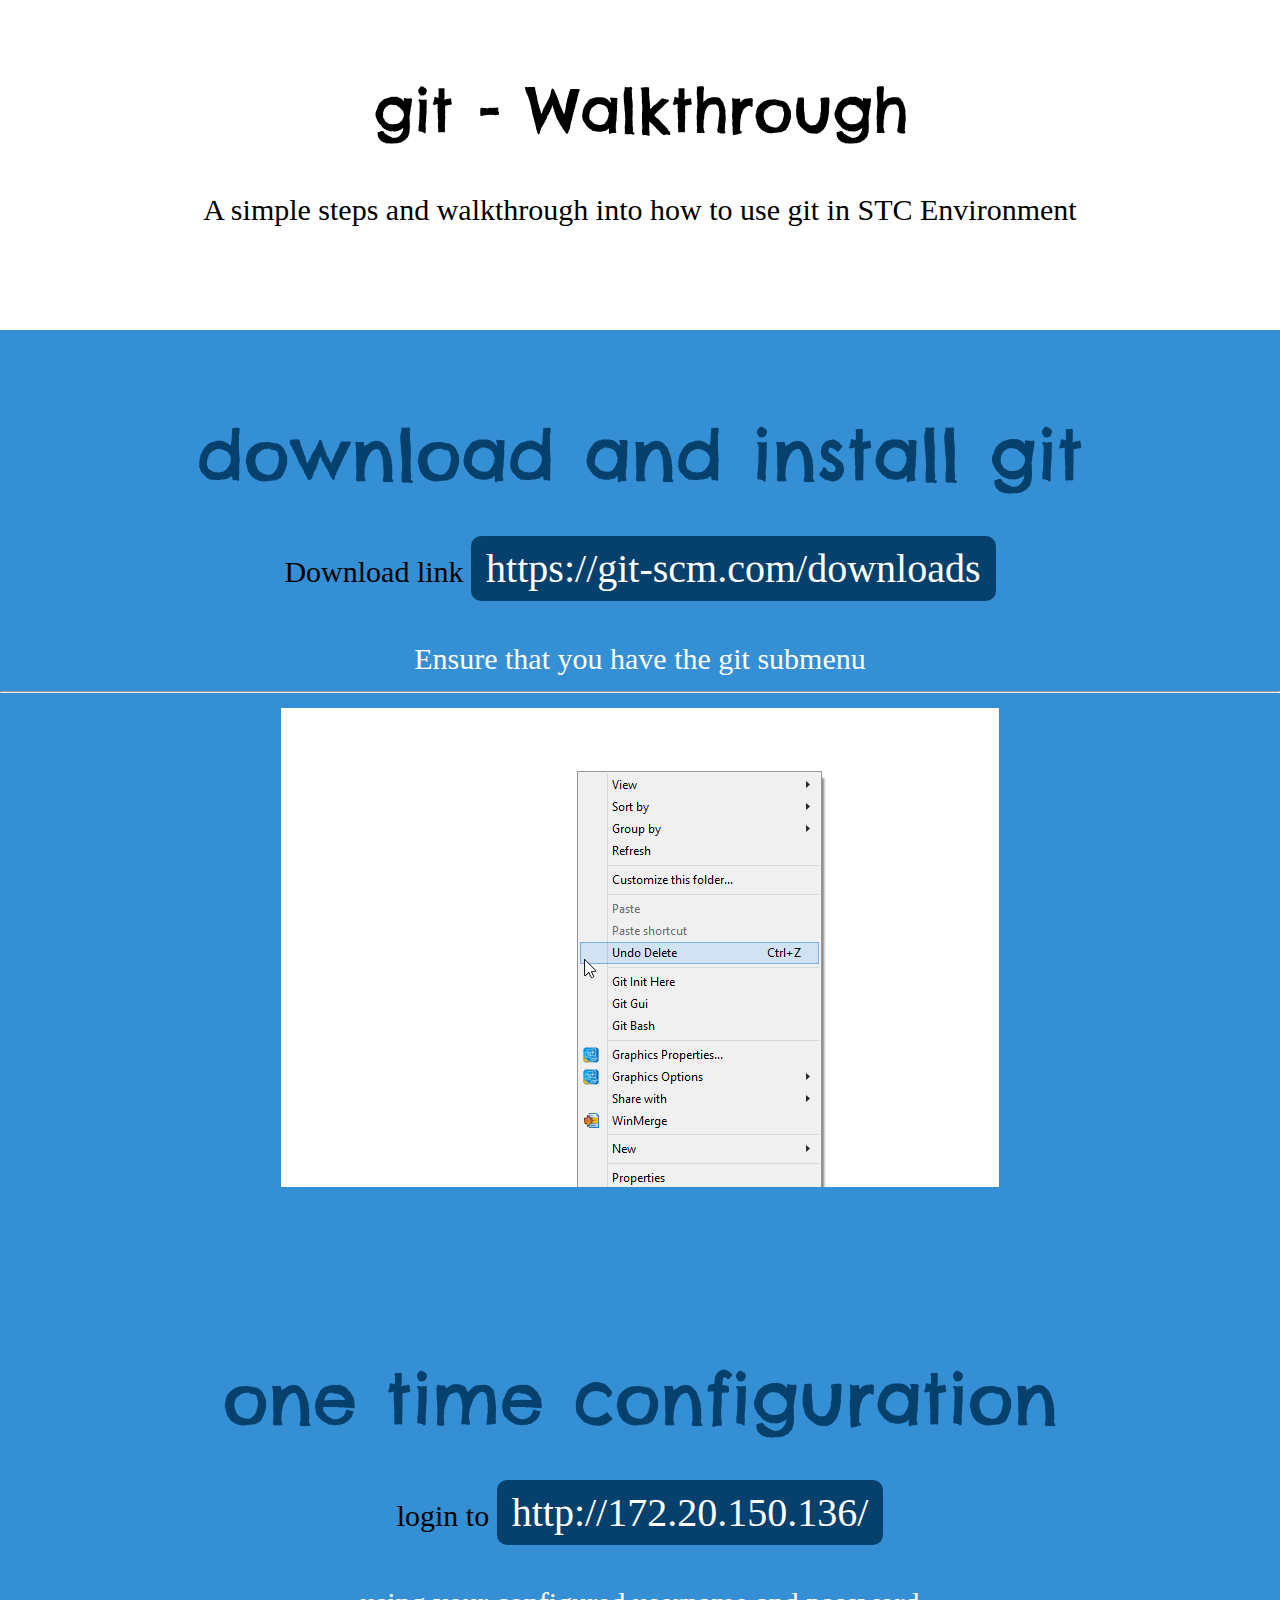
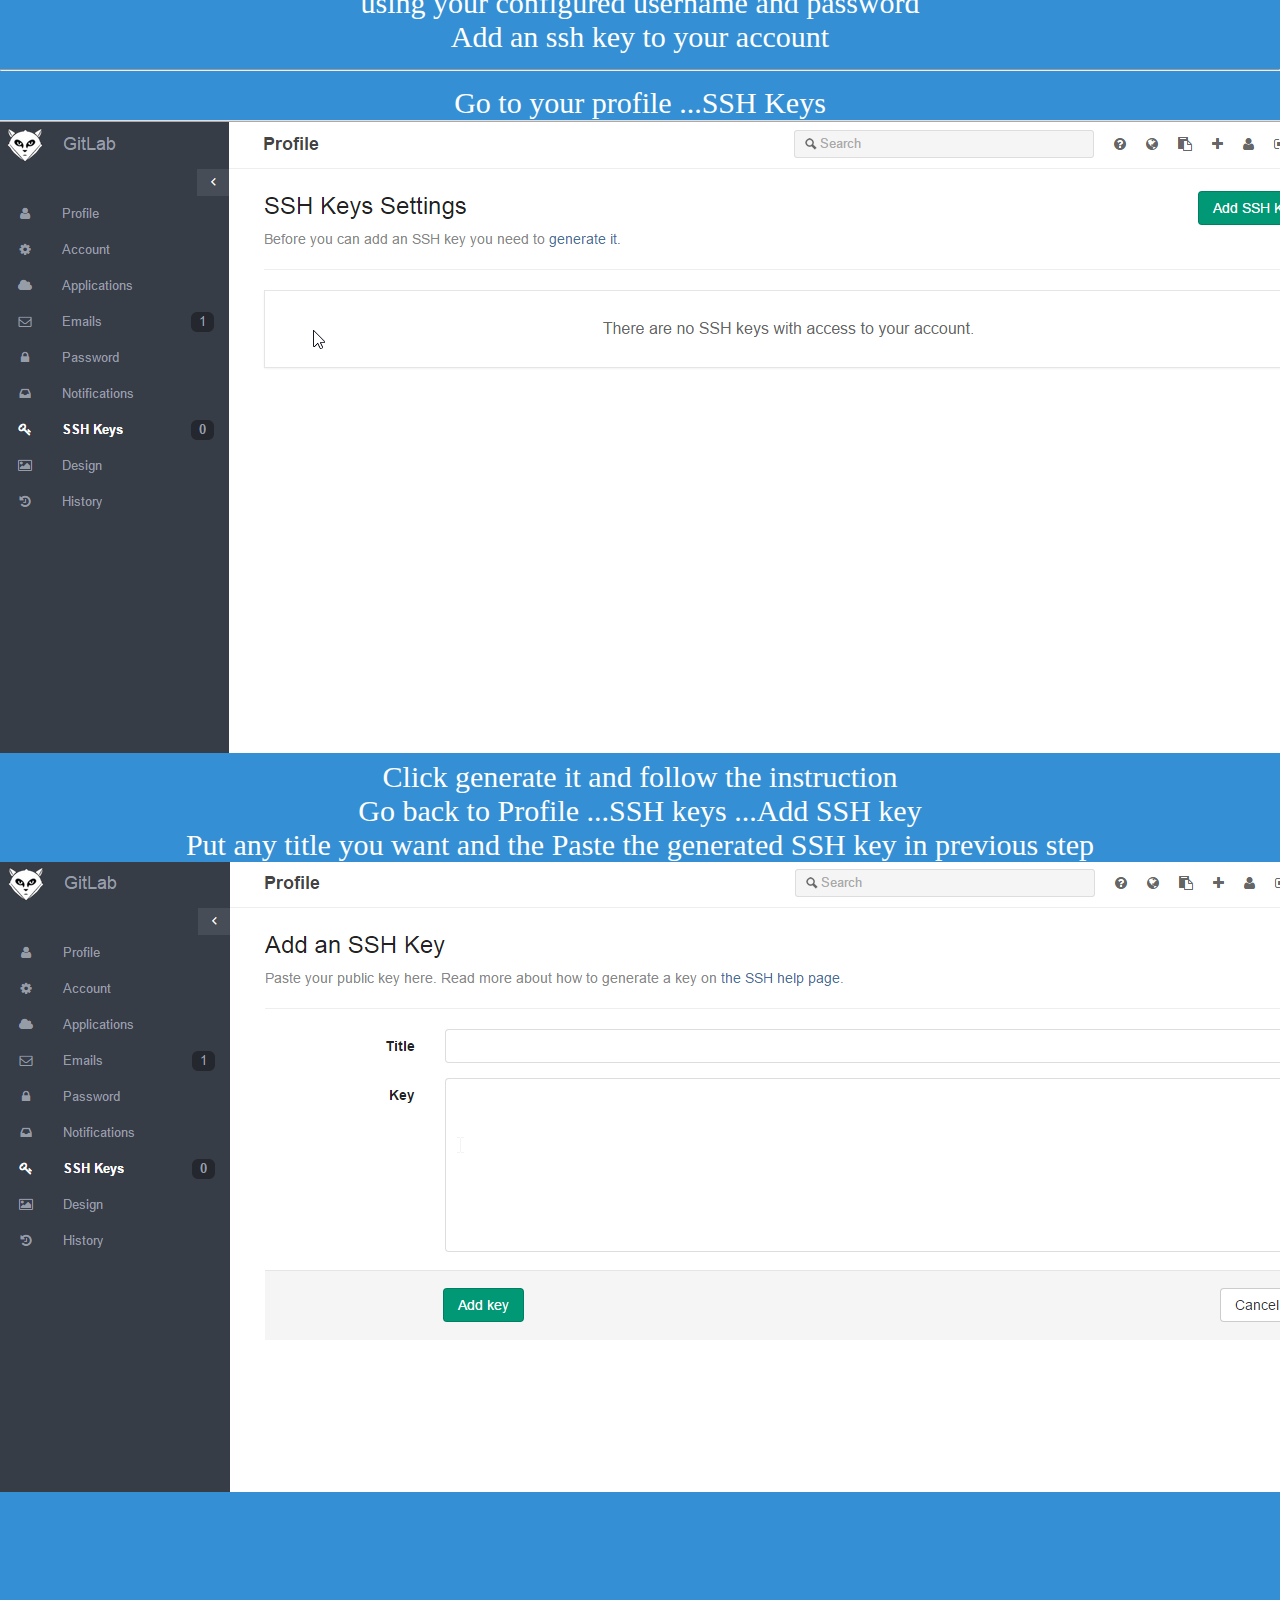
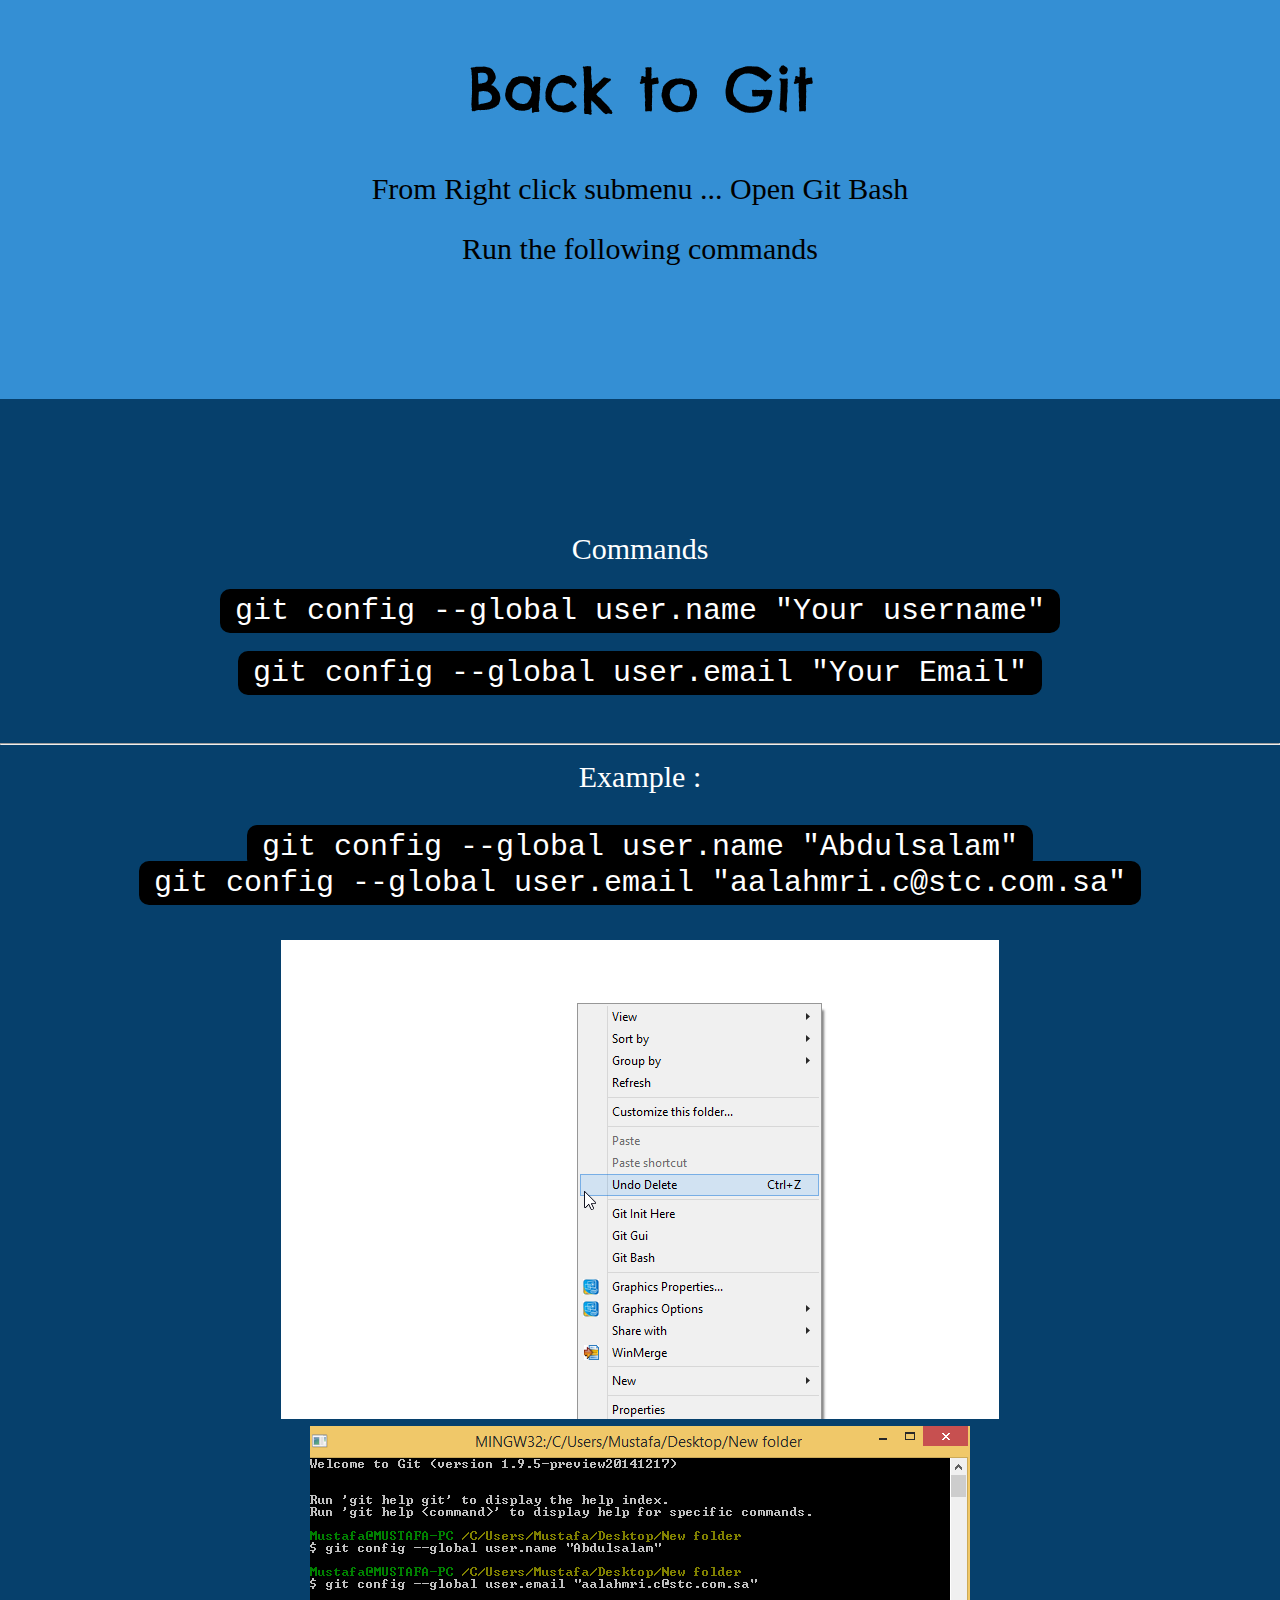
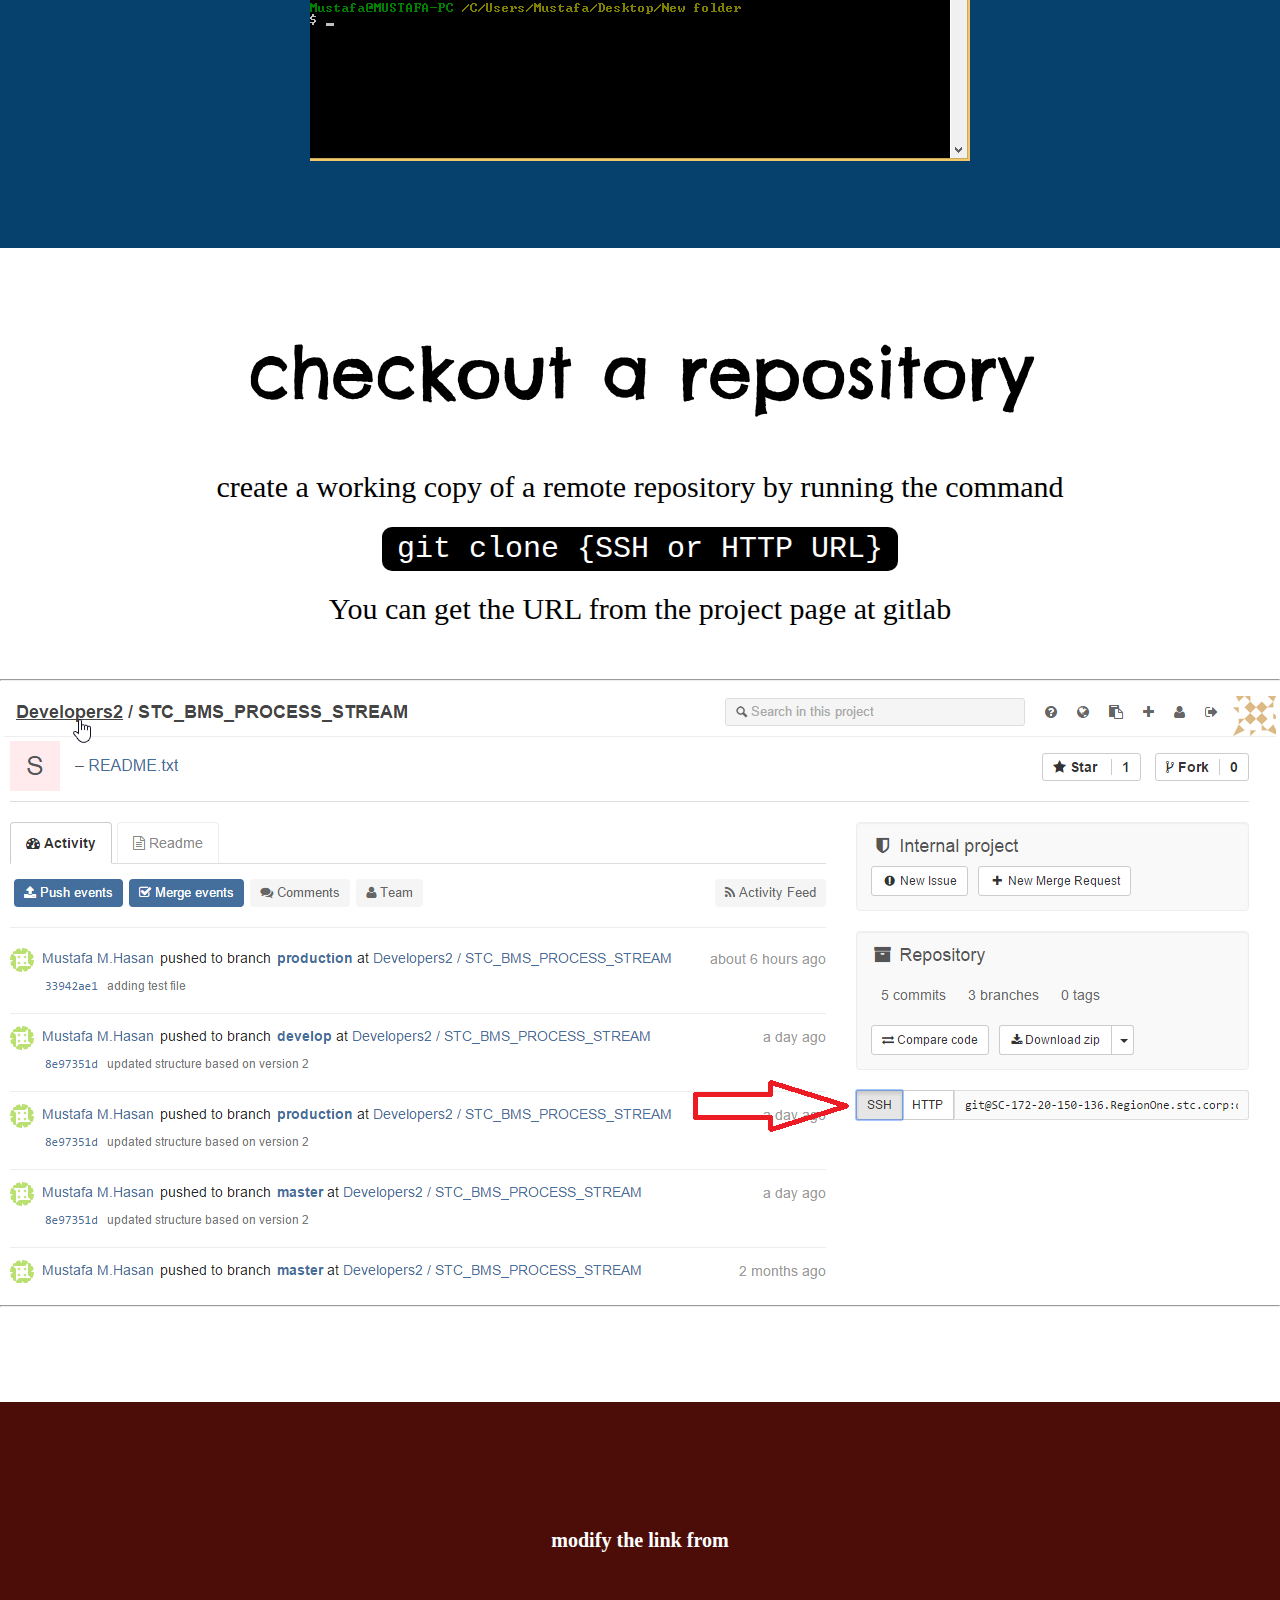
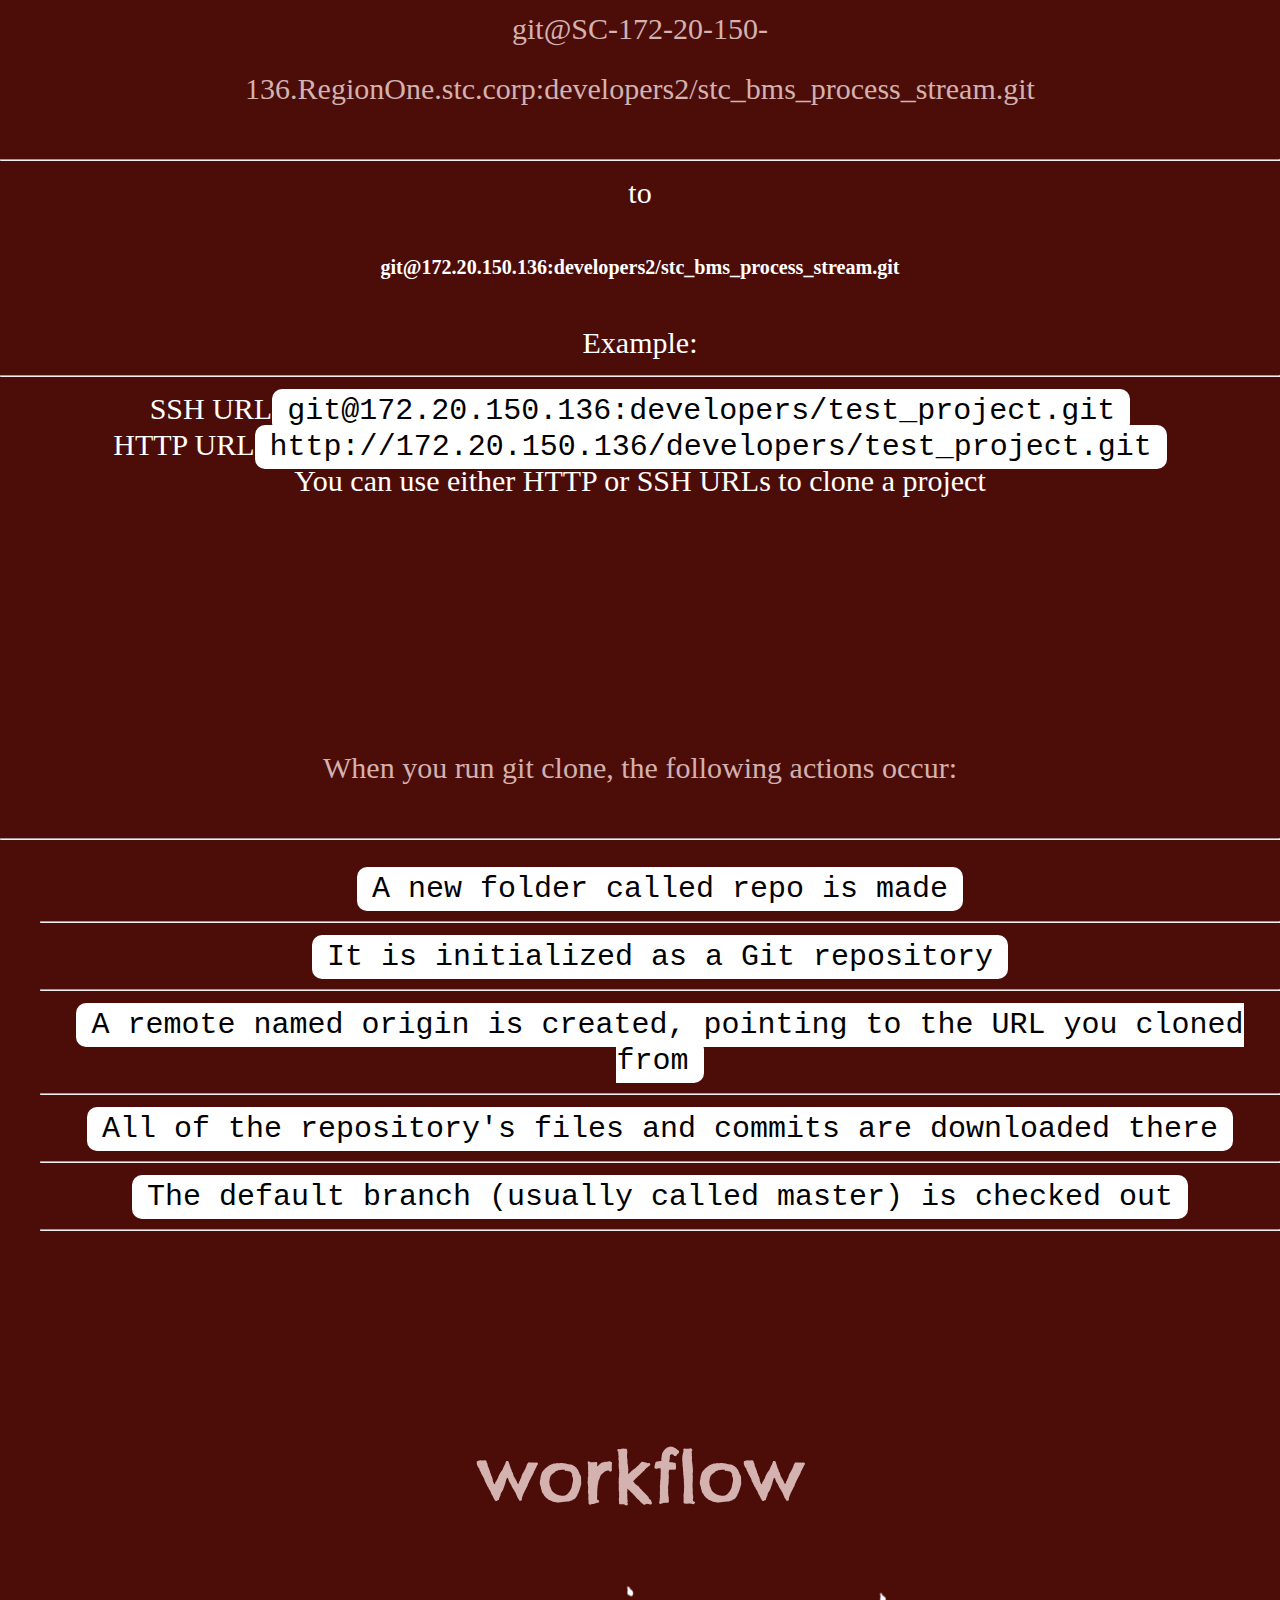
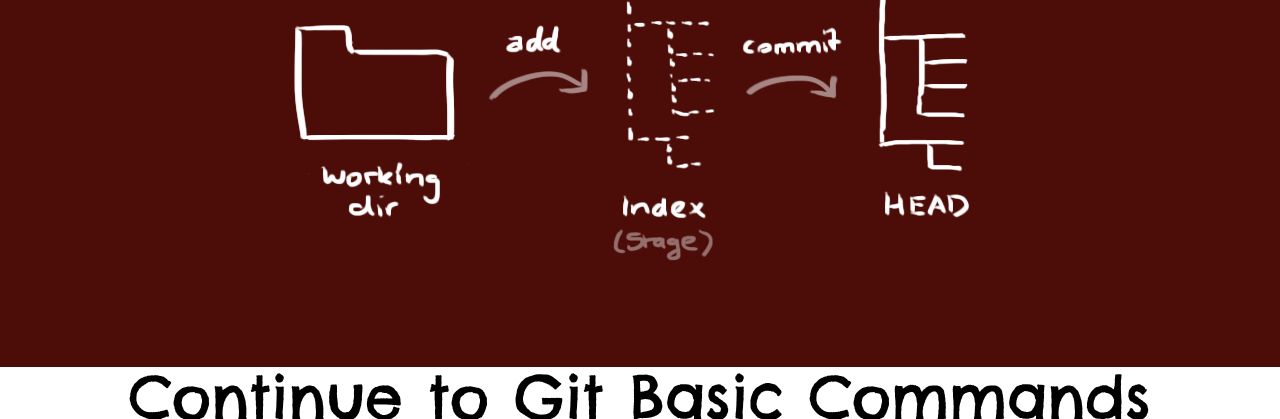
==== index.html @ e0e26312 "new strategy" ====
<!DOCTYPE html>
<html lang="en">
<head>
<meta http-equiv="Content-Type" content="text/html; charset=UTF-8">

	<meta charset="utf-8">
	<meta http-equiv="X-UA-Compatible" content="IE=edge,chrome=1">
	<title>git - the simple guide </title>
    
    
	
    

<link rel="stylesheet" type="text/css" href="index.css" media="all">
</head>
<body >
    <div class="scrollblock block-title">
        <h1>git - Walkthrough </h1>
        <p>A simple steps and walkthrough into how to use git in STC Environment </p>
       
    </div>
    <!-- setup -->
    <a name="setup"></a>
	

	
    <div class="scrollblock block-setup">
        <h2>Download and Install Git </h2>
        <p>
		Download link <a href="https://git-scm.com/downloads"> https://git-scm.com/downloads </a> 
        </p>
		Ensure that you have the git submenu
		<br><hr>
		<img src="1.png" />
		
    </div>
	
	<div class="scrollblock block-setup">
	<h2> One time configuration </h2>
	<p>
	login to <a href="http://172.20.150.136"> http://172.20.150.136/ </a> 
    </p>
	using your configured username and password <br>
	Add an ssh key to your account <br><hr>
	Go to your profile ...SSH Keys 
	<img src="2.png" /><br>
	Click generate it and follow the instruction <br>
	Go back to Profile ...SSH keys ...Add SSH key  <br>
	Put any title you want and the Paste the generated SSH key in previous step <br>
	<img src="3.png" /><br>
	
	
	
	
    </div>
	

	
	
    <div class="scrollblock block-setup">
<h1>Back to Git</h1>    
        <p>
		From Right click submenu ... Open Git Bash 
<br> Run the following commands
        </p>
    </div>
	
	<div class="scrollblock block-create">
        <p>
		Commands<br>
	 <code>git config --global user.name "Your username" </code></br>
	<code>git config --global user.email "Your Email" </code><br><hr>
    Example : <br><br>
	 <code>git config --global user.name "Abdulsalam"
</code></br>
	<code>git config --global user.email "aalahmri.c@stc.com.sa" </code>
    
	
	</p>
	<img src="1.png" /><br>
	
	<img src="4.png" /><br>
	
    </div>
	
    <a name="checkout"></a>
    <div class="scrollblock block-checkout">
        <h2>checkout a repository</h2>
        <p>
            create a working copy of a remote repository by running the command<br>
            <code>git clone {SSH or HTTP URL}</code><br>
			
			You can get the URL from the project page at gitlab <br><hr>
	<img src="6.png" /><br>	<hr> </div>
	<div class="scrollblock block-trees">
<h6>modify the link from </h6>
	<p>
 git@SC-172-20-150-136.RegionOne.stc.corp:developers2/stc_bms_process_stream.git <hr>
to <br> <h6> git@172.20.150.136:developers2/stc_bms_process_stream.git </h6>
	</p>
			Example: <br><hr>
			SSH URL<code>git@172.20.150.136:developers/test_project.git</code><br>
			HTTP URL<code>http://172.20.150.136/developers/test_project.git</code><br>
			
			You can use either HTTP or SSH URLs to clone a project </br>
			
        </p>
    </div>
	
	<div class="scrollblock block-trees">
  <p>
      
	When you run git clone, the following actions occur:
</br>
<hr>
<ul >
<li><code>A new folder called repo is made</code></li><hr>
<li><code>It is initialized as a Git repository</code></li><hr>
<li><code>A remote named origin is created, pointing to the URL you cloned from</code></li><hr>
<li><code>All of the repository's files and commits are downloaded there</code></li><hr>
<li><code>The default branch (usually called master) is checked out</code></li><hr>
</ul>	
	  <p>
      
</div>	
	
    <a name="trees"></a>
    <div class="scrollblock block-trees">
        <h2>workflow</h2>
        <p>
            
        </p>
        <img src="trees.png" alt="">
    </div>
    <a name="add"></a>
    
	<h1><a href="index2.html"> <h1>Continue to Git Basic Commands </h1> </a>
	

</body>
</html>
---- index.css ----
/* ::::: http://fonts.googleapis.com/css?family=Chelsea+Market ::::: */

@font-face {
	font-family: "Chelsea Market";
	font-style: normal;
	font-weight: 400;
	src: local("Chelsea Market"), local("ChelseaMarket-Regular"), url('qsdzwh2a4bbnemy78sjlfbrwmfmqaj_ksriuqjtfm2o.woff2') format("woff2"), url('qsdzwh2a4bbnemy78sjlffg5923bhi0e2gp7dbvmmju.woff') format("woff");
}
/* ::::: http://cdnjs.cloudflare.com/ajax/libs/normalize/0/normalize.min.css ::::: */

audio:not([controls]) { display: none; }
html { font-size: 100%; overflow-y: scroll; }
body { margin: 0px; }
body, button, input, select, textarea { font-family: sans-serif; }
a { color: rgb(0, 0, 238); }
a:visited { color: rgb(85, 26, 139); }
a:focus { outline: thin dotted; }
a:hover, a:active { outline: 0px none; }
b, strong { font-weight: 700; }
pre, code, kbd, samp { font-family: monospace,serif; font-size: 1em; }
ul, ol { margin: 1em 0px; padding: 0px 0px 0px 40px; }
img { border: 0px none; }
svg:not(:root) { overflow: hidden; }
button::-moz-focus-inner, input::-moz-focus-inner { border: 0px none; padding: 0px; }
/* ::::: http://rogerdudler.github.io/git-guide/css/style.css ::::: */

body { background: none repeat scroll 0% 0% rgb(255, 255, 255); font-family: Georgia,Times New Roman,Times,serif; font-size: 30px; text-align: center; margin: 0px; padding: 0px; }
h1 { font-size: 60px; font-weight: normal; margin: 0px; font-family: "Chelsea Market",Georgia,serif; color: rgb(0, 0, 0); line-height: 1; }
h2 { font-size: 70px; font-weight: normal; margin: 0px; color: rgb(255, 176, 0); font-family: "Chelsea Market",Georgia,serif; text-transform: lowercase; }
h3 { font-size: 40px; font-weight: normal; margin: 40px 0px 0px; text-transform: lowercase; }
p { width: 960px; margin: 40px auto; color: rgb(0, 0, 0); line-height: 200%; }
a, a:visited { color: rgb(0, 0, 0); font-size: 12px; text-decoration: none; }
a:hover { text-decoration: underline; }
ul { list-style: outside none none; }
code { background-color: rgb(0, 0, 0); font-style: normal; border-radius: 10px; color: white; padding: 5px 15px; font-family: menlo,monospace; }
.scrollblock { position: relative; margin: 0px; width: 100%; color: white; padding-top: 80px; padding-bottom: 80px; }
.scrollblock h2 {  }
.block-title { background-color: rgb(255, 255, 255); padding-bottom: 50px; }
.block-title .meta { font-size: 16px; color: rgb(153, 153, 153); }
.block-title .meta a { font-size: 16px; color: rgb(51, 51, 51); }
.block-setup { background-color: rgb(52, 143, 212); }
.block-setup h2 { color: rgb(6, 64, 108); }
.block-setup a { color: rgb(255, 255, 255); font-size: 40px; font-weight: normal; font-style: normal; background-color: rgb(6, 64, 108); padding: 10px 15px; border-radius: 10px; text-decoration: none; }
.block-setup a:hover { text-decoration: underline; }
.block-create { background-color: rgb(6, 64, 108); }
.block-create h2 { color: rgb(255, 255, 255); }
.block-create p { color: rgb(255, 255, 255); }
.block-create code { background-color: rgb(0, 0, 0); color: rgb(255, 255, 255); }
.block-checkout { background-color: rgb(255, 255, 255); }
.block-checkout h2 { color: rgb(0, 0, 0); }
.block-trees { background-color: rgb(76, 13, 9); }
.block-trees h2 { color: rgb(211, 178, 175); }
.block-trees p { color: rgb(211, 178, 175); }
.block-trees code { color: rgb(0, 0, 0); background-color: white; }
.block-add { background-color: rgb(204, 64, 55); }
.block-add h2, .block-add p { color: rgb(76, 13, 9); }
.block-remote { background-color: rgb(255, 193, 159); }
.block-remote h2 { color: rgb(204, 64, 55); }
.block-branching { background-color: rgb(0, 0, 0); }
.block-branching h2 { color: rgb(255, 255, 255); }
.block-branching p { color: rgb(221, 221, 221); }
.block-branching code { color: rgb(0, 0, 0); background-color: white; }
.block-merging { background-color: rgb(242, 242, 242); }
.block-merging h2 { color: rgb(102, 102, 102); }
.block-tagging { background-color: rgb(242, 242, 242); }
.block-tagging h2 { color: rgb(255, 255, 255); }
.block-hints { background-color: rgb(242, 242, 242); }
.block-hints h2 { color: rgb(255, 255, 255); }
.block-resources { background-color: rgb(255, 193, 159); }
.block-resources h2 { color: rgb(204, 64, 55); }
.block-resources h3 { color: rgb(125, 31, 25); }
.block-resources ul { list-style: outside none disc; margin: 0px; padding: 0px; }
.block-resources ul li a { font-size: 24px; color: rgb(204, 64, 55); }
.block-tagging { background-color: rgb(52, 143, 212); }
.block-tagging h2 { color: rgb(6, 64, 108); }
.block-hints { background-color: rgb(6, 64, 108); }
.block-hints h2 { color: rgb(255, 255, 255); }
.block-hints p { color: rgb(255, 255, 255); }
.block-hints code { background-color: rgb(0, 0, 0); color: rgb(255, 255, 255); }
.block-checkout-replace { background-color: rgb(255, 248, 201); }
.block-checkout-replace h2 { color: rgb(45, 39, 0); }
.block-checkout-replace p { color: rgb(97, 84, 0); }
.block-comments { background-color: rgb(255, 255, 255); padding-bottom: 50px; font-size: 14px; color: rgb(0, 0, 0); }
.block-comments h2 { color: rgb(0, 0, 0); }
.block-comments #disqus_thread { width: 600px; text-align: left; margin-left: auto; margin-right: auto; }
.tower { display: block; width: 180px; height: 260px; position: absolute; top: 330px; right: 0px; background: url('git-tower.png') no-repeat scroll 0% 0% rgb(255, 255, 255); }
.cheatsheet { display: block; width: 180px; height: 250px; position: absolute; top: 346px; left: 0px; background: url('cheatsheet.png') no-repeat scroll 0% 0% rgb(255, 255, 255); }
.announcement { margin-bottom: 40px; }
.announcement img { border-radius: 4px; }
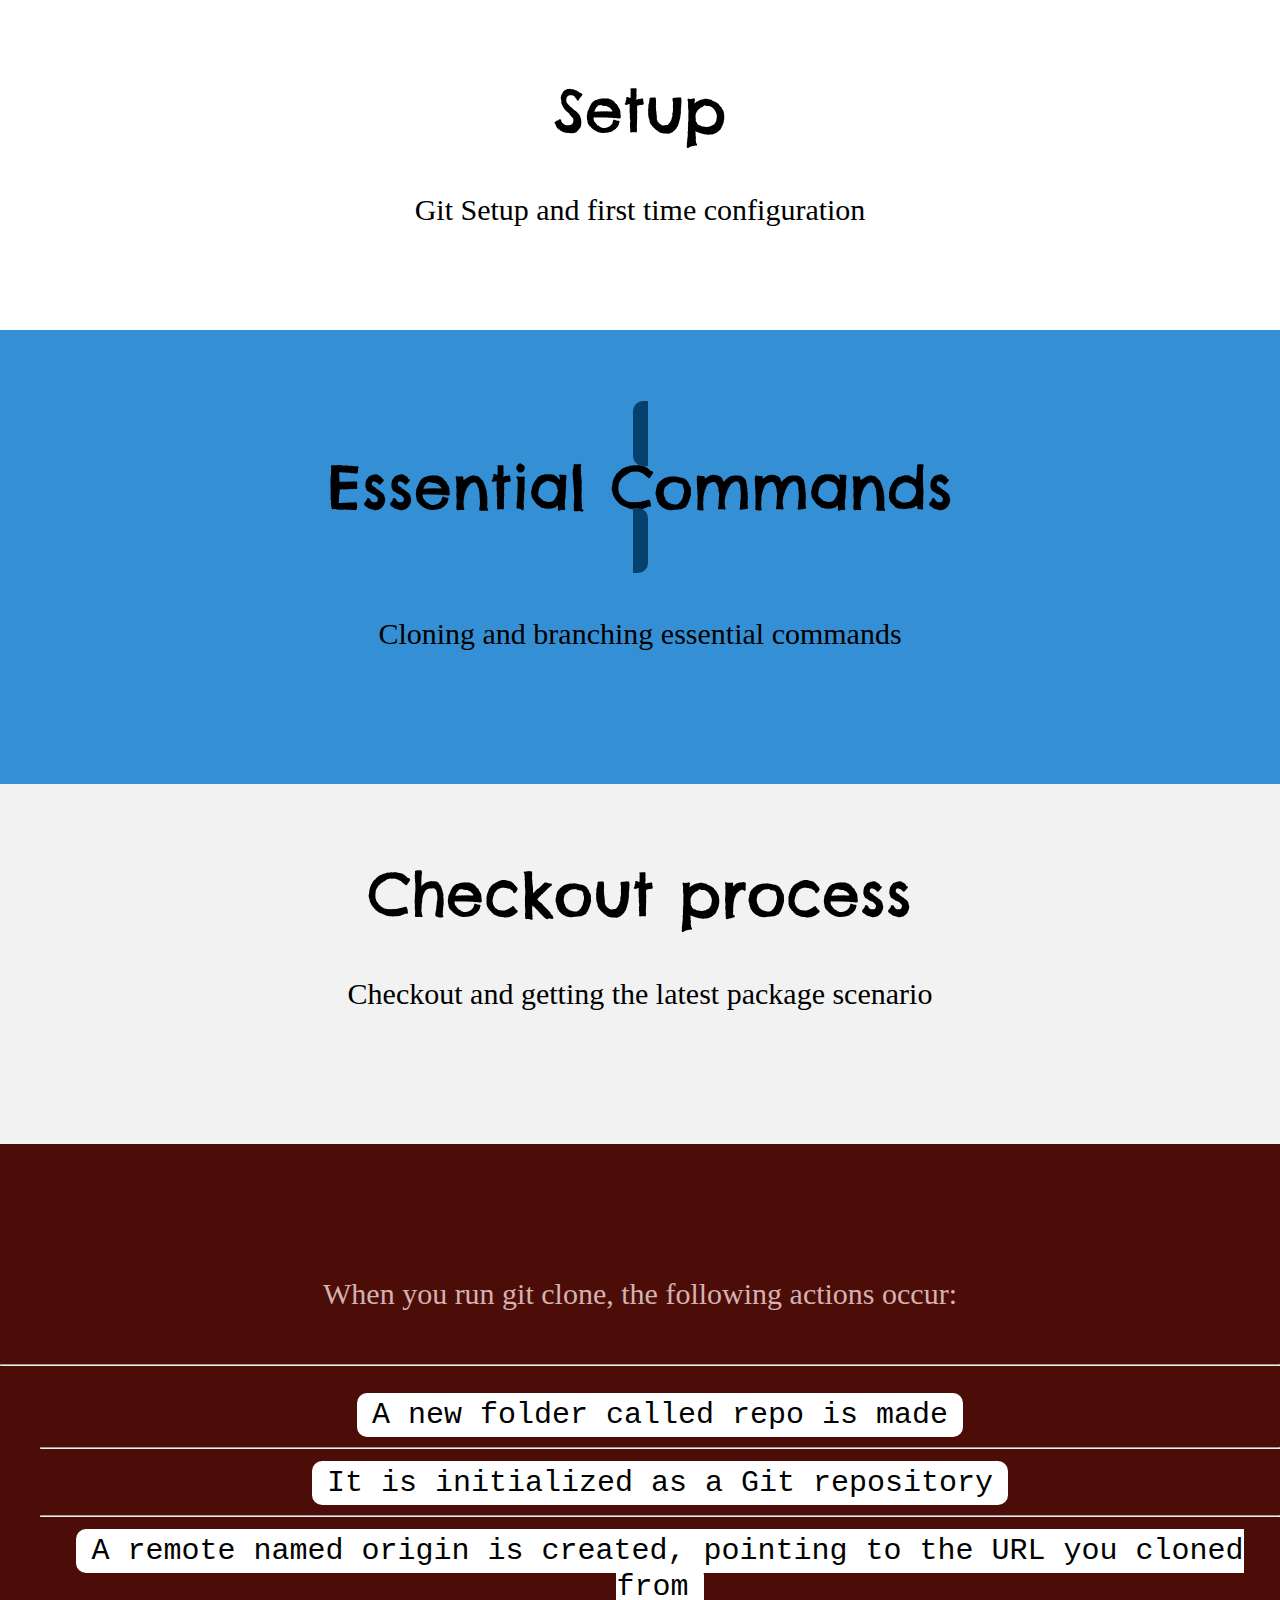
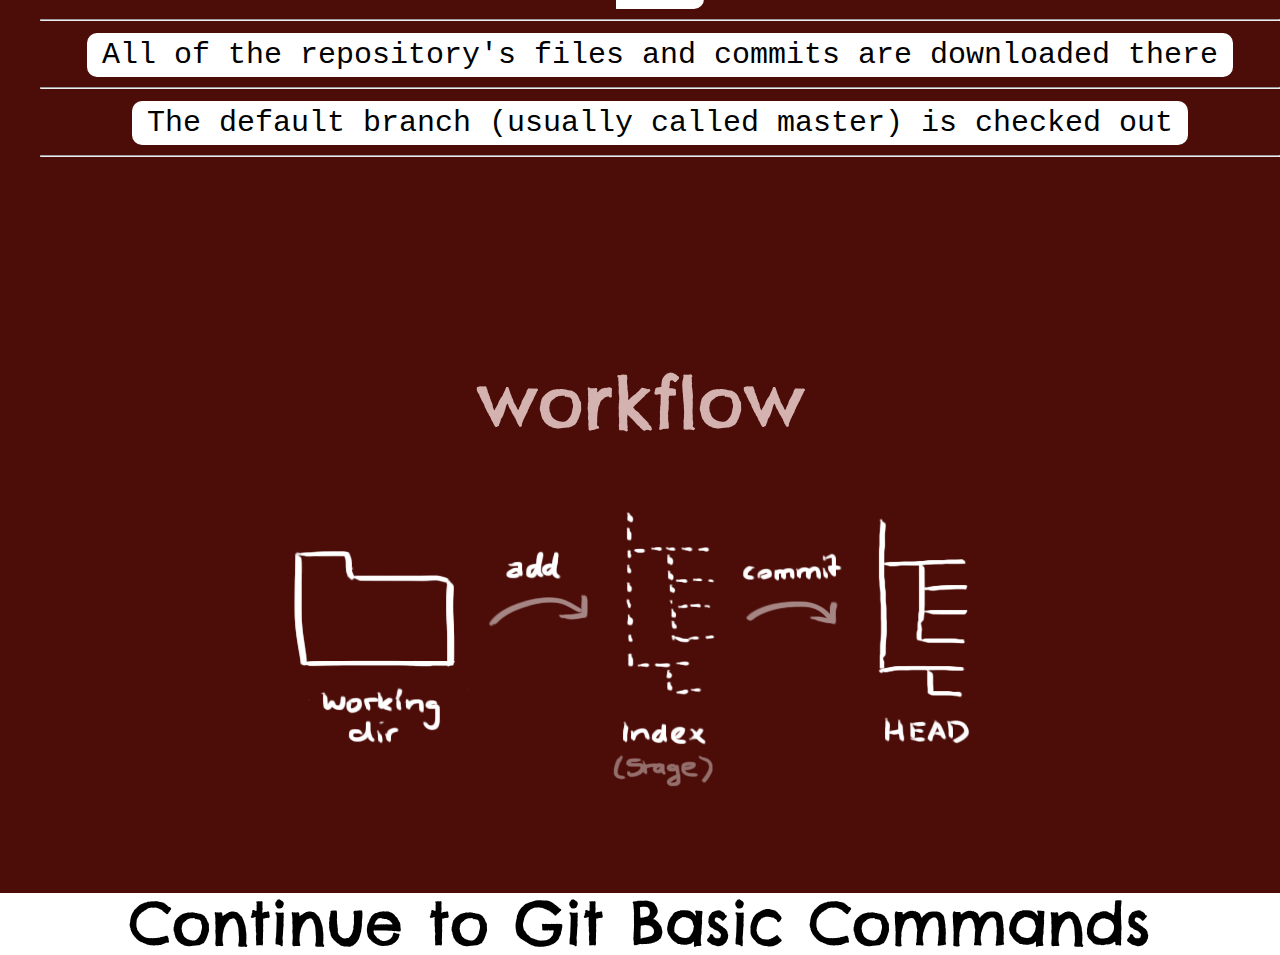
==== commit 56e78325: "updated adding extra pages" ====
--- a/index.html
+++ b/index.html
@@ -5,7 +5,7 @@
 
 	<meta charset="utf-8">
 	<meta http-equiv="X-UA-Compatible" content="IE=edge,chrome=1">
-	<title>git - the simple guide </title>
+	<title>STC git workflow </title>
     
     
 	
@@ -15,8 +15,8 @@
 </head>
 <body >
     <div class="scrollblock block-title">
-        <h1>git - Walkthrough </h1>
-        <p>A simple steps and walkthrough into how to use git in STC Environment </p>
+        <a href="index1.html"><h1>	Setup </h1> </a>	
+        <p>Git Setup and first time configuration </p>
        
     </div>
     <!-- setup -->
@@ -25,85 +25,19 @@
 
 	
     <div class="scrollblock block-setup">
-        <h2>Download and Install Git </h2>
-        <p>
-		Download link <a href="https://git-scm.com/downloads"> https://git-scm.com/downloads </a> 
-        </p>
-		Ensure that you have the git submenu
-		<br><hr>
-		<img src="1.png" />
-		
+        <a href="index2.html"> <h1>Essential Commands  </h1></a>
+        <p>Cloning and branching essential commands  </p>
+    	
     </div>
 	
-	<div class="scrollblock block-setup">
-	<h2> One time configuration </h2>
-	<p>
-	login to <a href="http://172.20.150.136"> http://172.20.150.136/ </a> 
-    </p>
-	using your configured username and password <br>
-	Add an ssh key to your account <br><hr>
-	Go to your profile ...SSH Keys 
-	<img src="2.png" /><br>
-	Click generate it and follow the instruction <br>
-	Go back to Profile ...SSH keys ...Add SSH key  <br>
-	Put any title you want and the Paste the generated SSH key in previous step <br>
-	<img src="3.png" /><br>
-	
-	
-	
-	
-    </div>
 	
 
 	
-	
-    <div class="scrollblock block-setup">
-<h1>Back to Git</h1>    
+    <a name="checkout"></a>
+    <div class="scrollblock block-merging">
+        <a href="index2.html"><h1> Checkout process </h1></a>
         <p>
-		From Right click submenu ... Open Git Bash 
-<br> Run the following commands
-        </p>
-    </div>
-	
-	<div class="scrollblock block-create">
-        <p>
-		Commands<br>
-	 <code>git config --global user.name "Your username" </code></br>
-	<code>git config --global user.email "Your Email" </code><br><hr>
-    Example : <br><br>
-	 <code>git config --global user.name "Abdulsalam"
-</code></br>
-	<code>git config --global user.email "aalahmri.c@stc.com.sa" </code>
-    
-	
-	</p>
-	<img src="1.png" /><br>
-	
-	<img src="4.png" /><br>
-	
-    </div>
-	
-    <a name="checkout"></a>
-    <div class="scrollblock block-checkout">
-        <h2>checkout a repository</h2>
-        <p>
-            create a working copy of a remote repository by running the command<br>
-            <code>git clone {SSH or HTTP URL}</code><br>
-			
-			You can get the URL from the project page at gitlab <br><hr>
-	<img src="6.png" /><br>	<hr> </div>
-	<div class="scrollblock block-trees">
-<h6>modify the link from </h6>
-	<p>
- git@SC-172-20-150-136.RegionOne.stc.corp:developers2/stc_bms_process_stream.git <hr>
-to <br> <h6> git@172.20.150.136:developers2/stc_bms_process_stream.git </h6>
-	</p>
-			Example: <br><hr>
-			SSH URL<code>git@172.20.150.136:developers/test_project.git</code><br>
-			HTTP URL<code>http://172.20.150.136/developers/test_project.git</code><br>
-			
-			You can use either HTTP or SSH URLs to clone a project </br>
-			
+            Checkout and getting the latest package scenario
         </p>
     </div>
 	
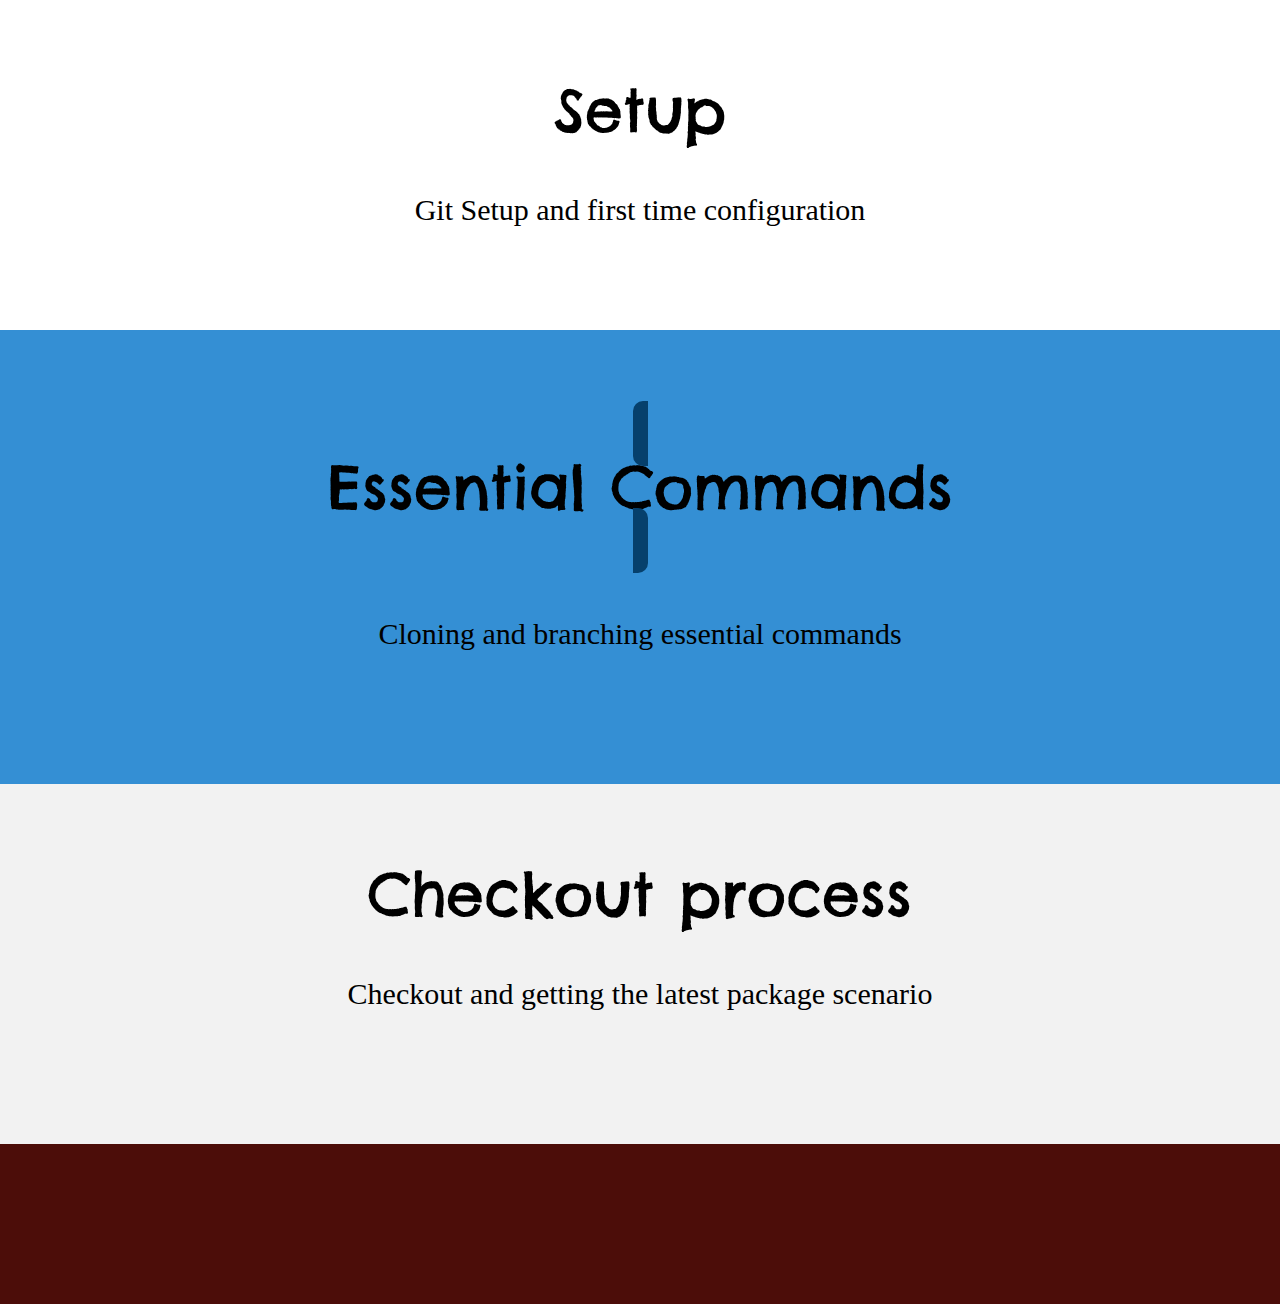
==== commit 20ca569a: "version2" ====
--- a/index.html
+++ b/index.html
@@ -42,33 +42,6 @@
     </div>
 	
 	<div class="scrollblock block-trees">
-  <p>
-      
-	When you run git clone, the following actions occur:
-</br>
-<hr>
-<ul >
-<li><code>A new folder called repo is made</code></li><hr>
-<li><code>It is initialized as a Git repository</code></li><hr>
-<li><code>A remote named origin is created, pointing to the URL you cloned from</code></li><hr>
-<li><code>All of the repository's files and commits are downloaded there</code></li><hr>
-<li><code>The default branch (usually called master) is checked out</code></li><hr>
-</ul>	
-	  <p>
-      
-</div>	
-	
-    <a name="trees"></a>
-    <div class="scrollblock block-trees">
-        <h2>workflow</h2>
-        <p>
-            
-        </p>
-        <img src="trees.png" alt="">
-    </div>
-    <a name="add"></a>
-    
-	<h1><a href="index2.html"> <h1>Continue to Git Basic Commands </h1> </a>
 	
 
 </body>
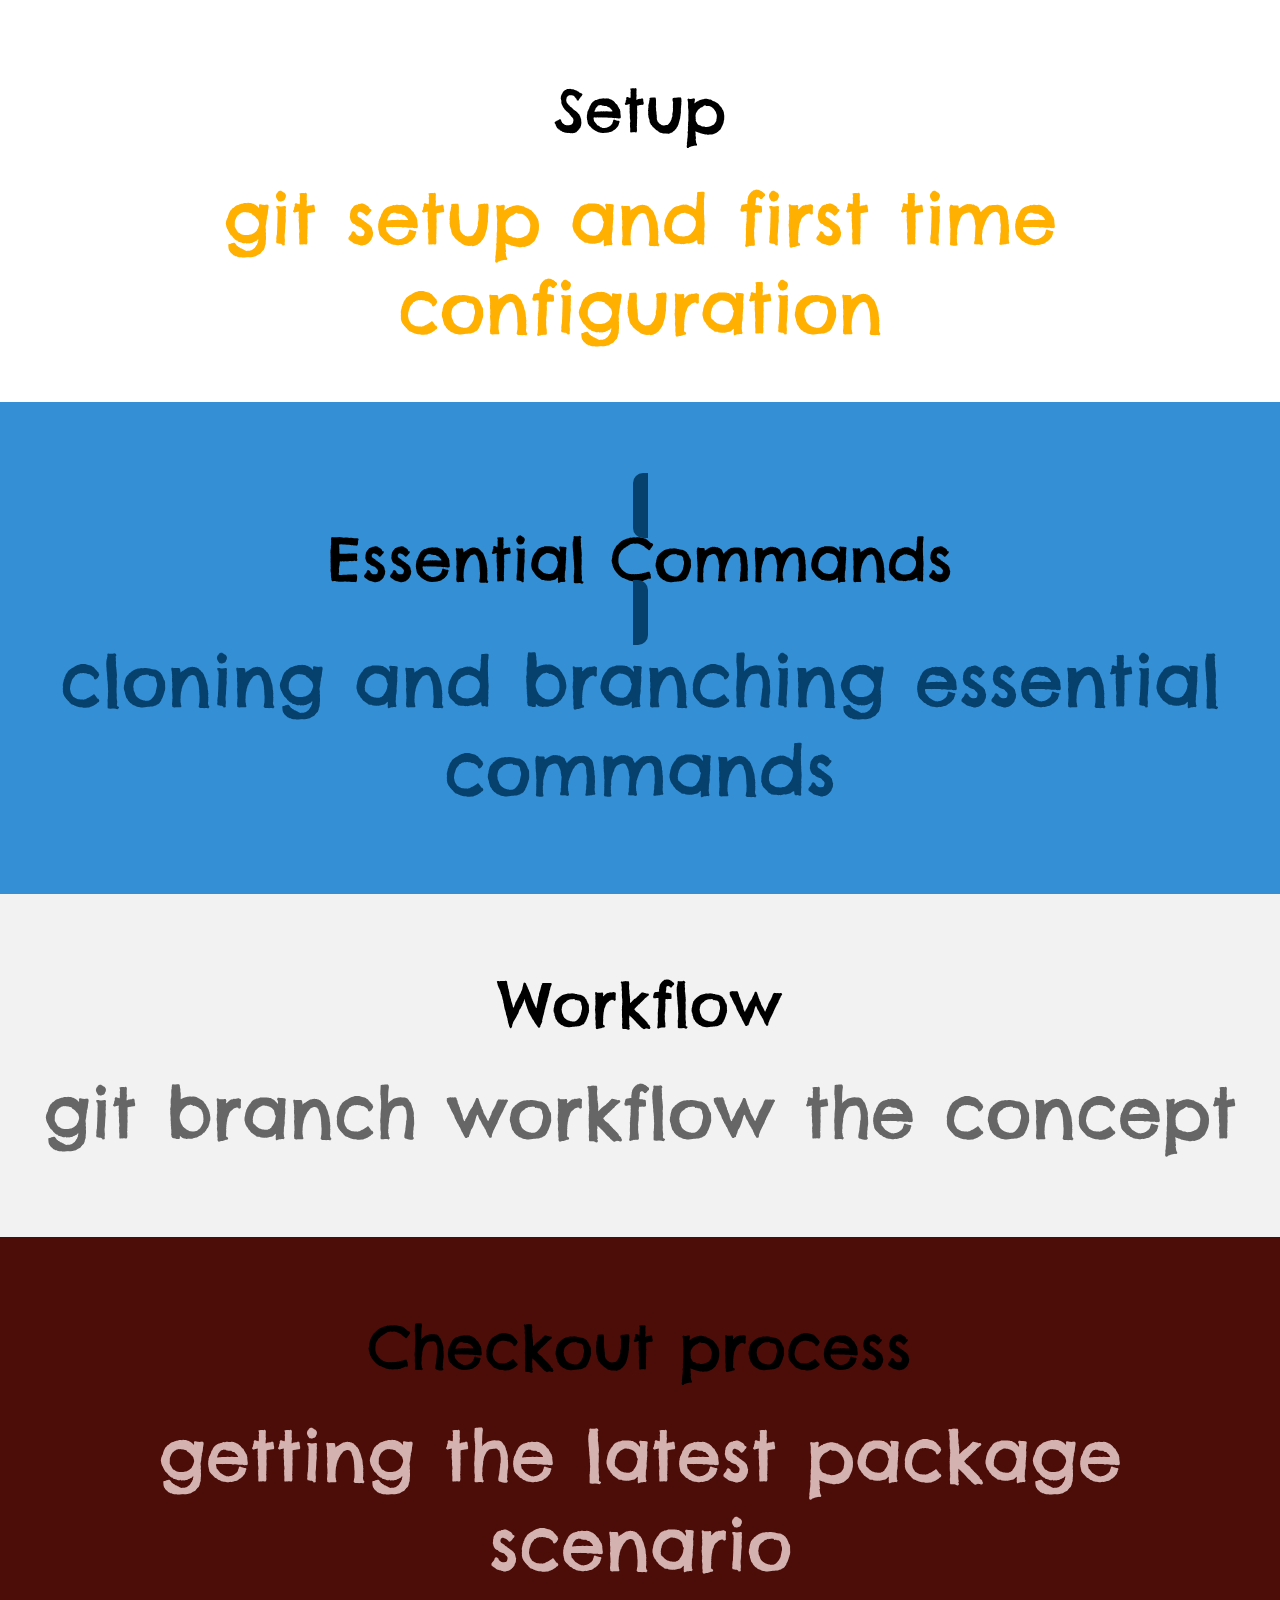
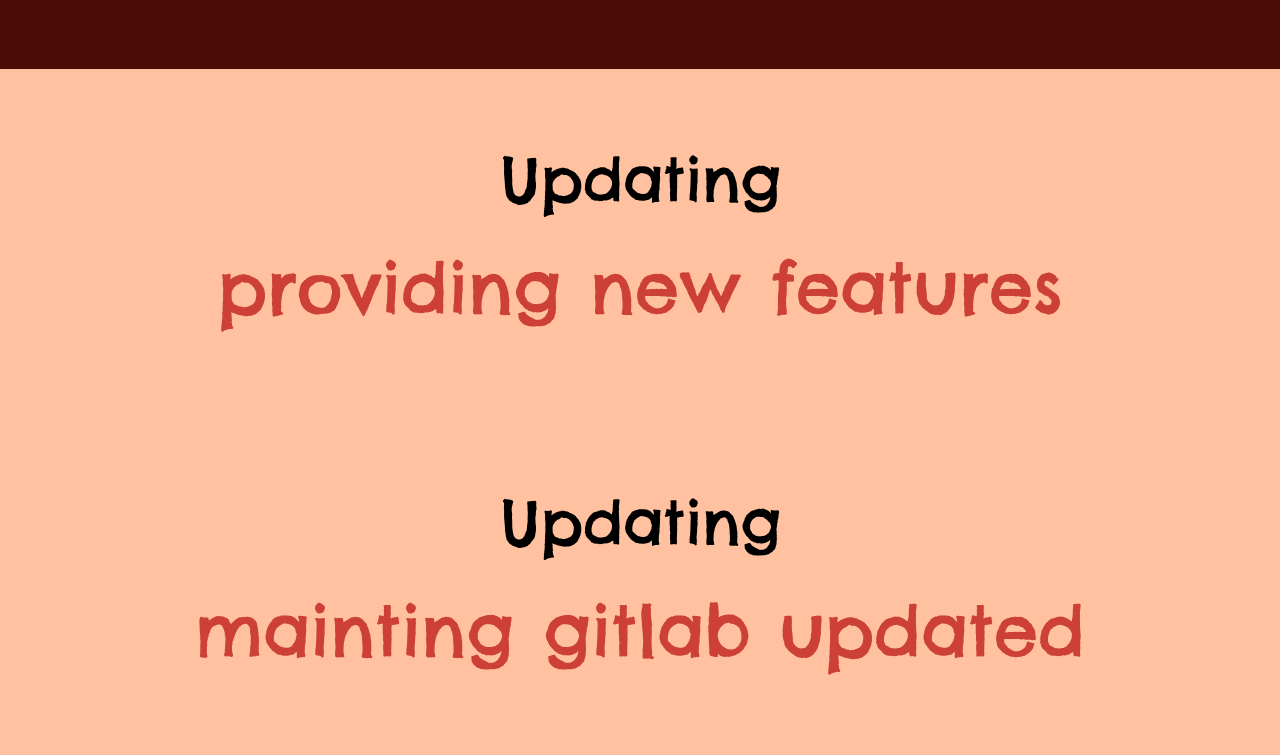
==== commit c921fcf1: "version 3" ====
--- a/index.html
+++ b/index.html
@@ -15,34 +15,39 @@
 </head>
 <body >
     <div class="scrollblock block-title">
-        <a href="index1.html"><h1>	Setup </h1> </a>	
-        <p>Git Setup and first time configuration </p>
+        <a href="index1.html"><h1>	Setup </h1> </a>	<br>
+        <h2>Git Setup and first time configuration </h2>
        
     </div>
     <!-- setup -->
     <a name="setup"></a>
-	
 
-	
     <div class="scrollblock block-setup">
-        <a href="index2.html"> <h1>Essential Commands  </h1></a>
-        <p>Cloning and branching essential commands  </p>
+        <a href="index2.html"> <h1>Essential Commands  </h1></a><br>
+        <h2>Cloning and branching essential commands  </h2>
     	
     </div>
 	
-	
-
-	
     <a name="checkout"></a>
     <div class="scrollblock block-merging">
-        <a href="index2.html"><h1> Checkout process </h1></a>
-        <p>
-            Checkout and getting the latest package scenario
-        </p>
+      <a href="index4.html">  <h1> Workflow</h1></a><br>
+                <h2>Git Branch Workflow the concept  </h2>
     </div>
 	
 	<div class="scrollblock block-trees">
+  <a href="index3.html">  <h1> Checkout process</h1></a><br>
+                <h2>Getting The latest Package scenario  </h2>
 	
+	</div>
+	<div class="scrollblock block-remote">
+		<a href="index5.html">  <h1> Updating </h1></a><br>
+                <h2>Providing New Features  </h2>	
+	</div>
+	<div class="scrollblock block-remote">
+		<a href="index6.html">  <h1> Updating </h1></a><br>
+                <h2>Mainting Gitlab updated  </h2>	
+	</div>
 
+	
 </body>
 </html>
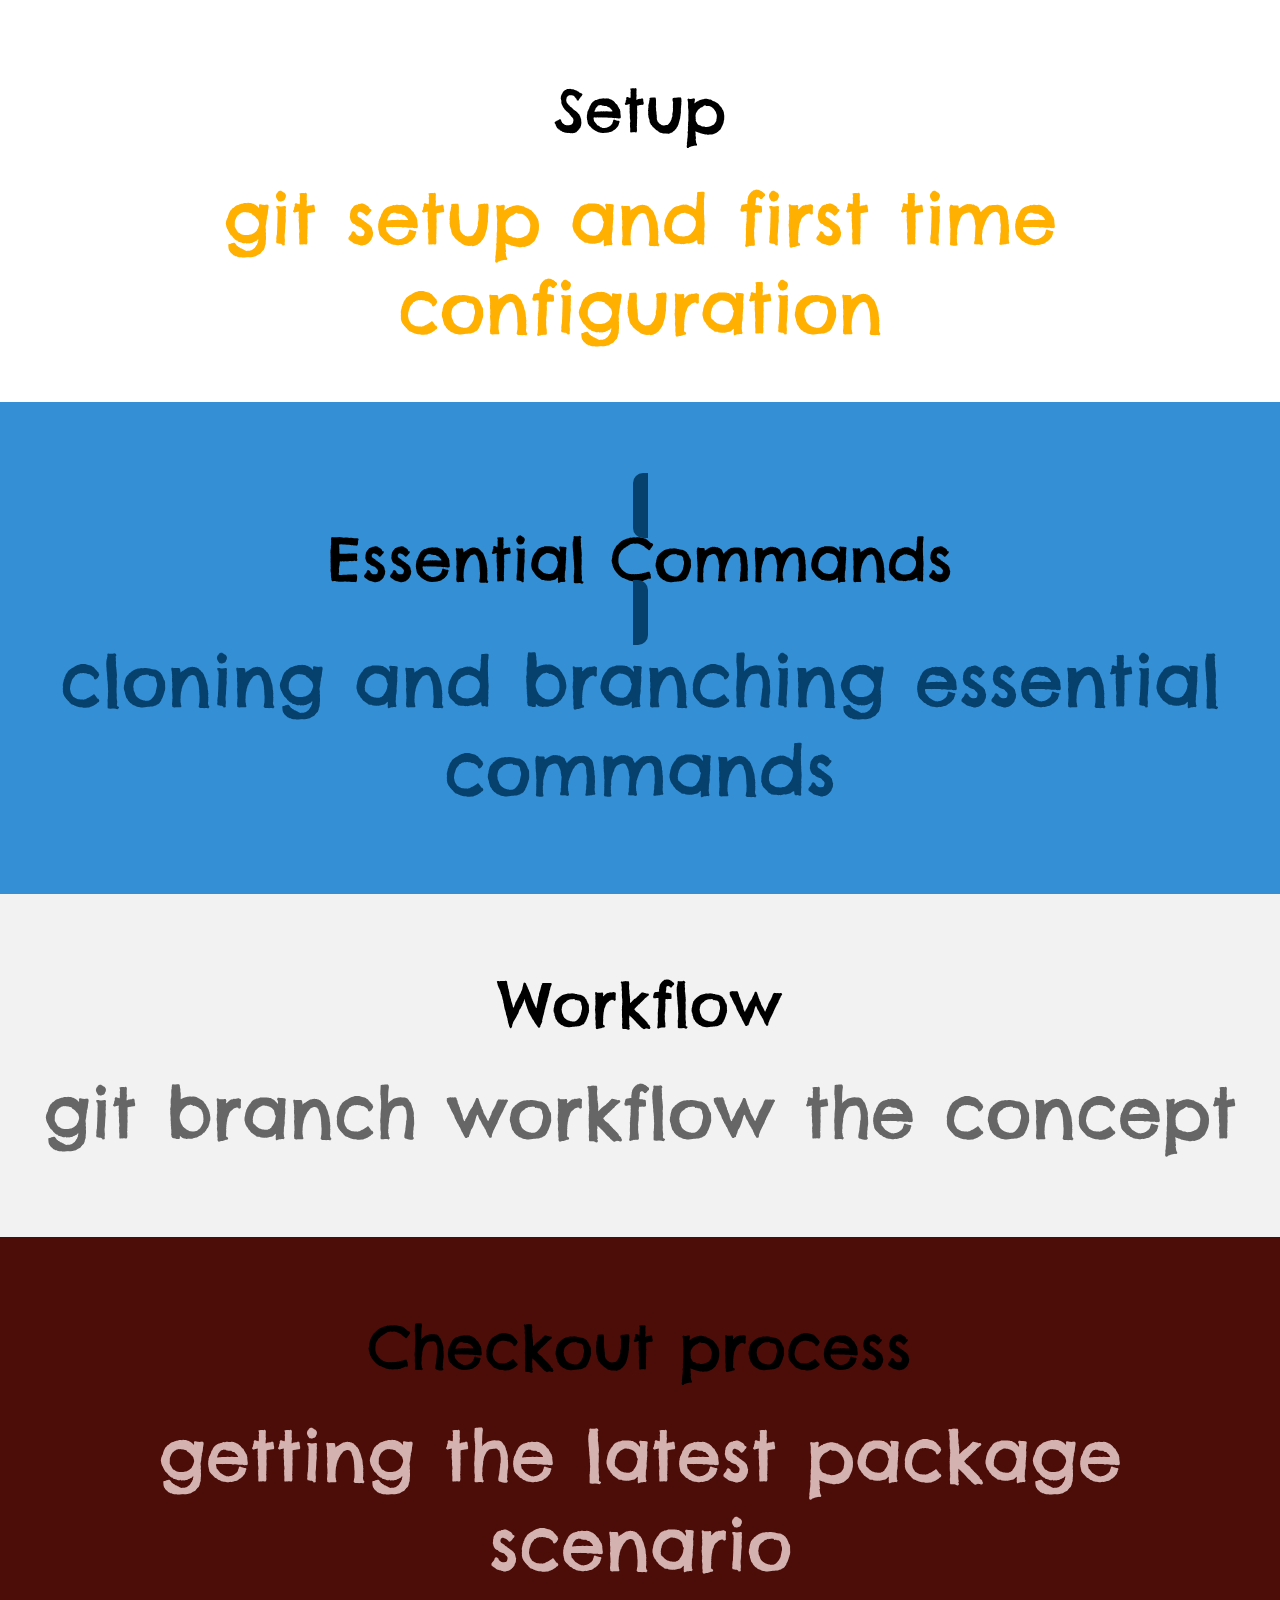
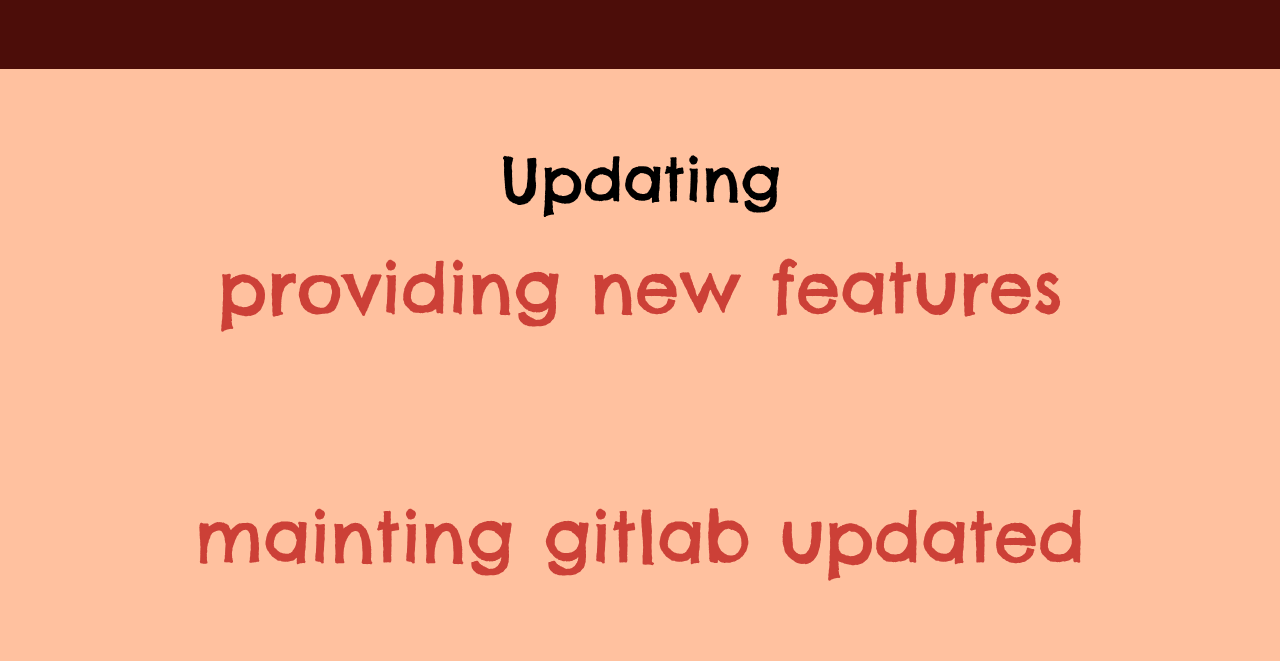
==== commit 321548ca: "version 8" ====
--- a/index.html
+++ b/index.html
@@ -40,12 +40,11 @@
 	
 	</div>
 	<div class="scrollblock block-remote">
-		<a href="index5.html">  <h1> Updating </h1></a><br>
-                <h2>Providing New Features  </h2>	
+		  <h1> Updating </h1><br>
+           <a href="index5.html">     <h2>Providing New Features  </h2>
 	</div>
 	<div class="scrollblock block-remote">
-		<a href="index6.html">  <h1> Updating </h1></a><br>
-                <h2>Mainting Gitlab updated  </h2>	
+          <a href="index6.html">       <h2>Mainting Gitlab updated  </h2>		</a>
 	</div>
 
 	
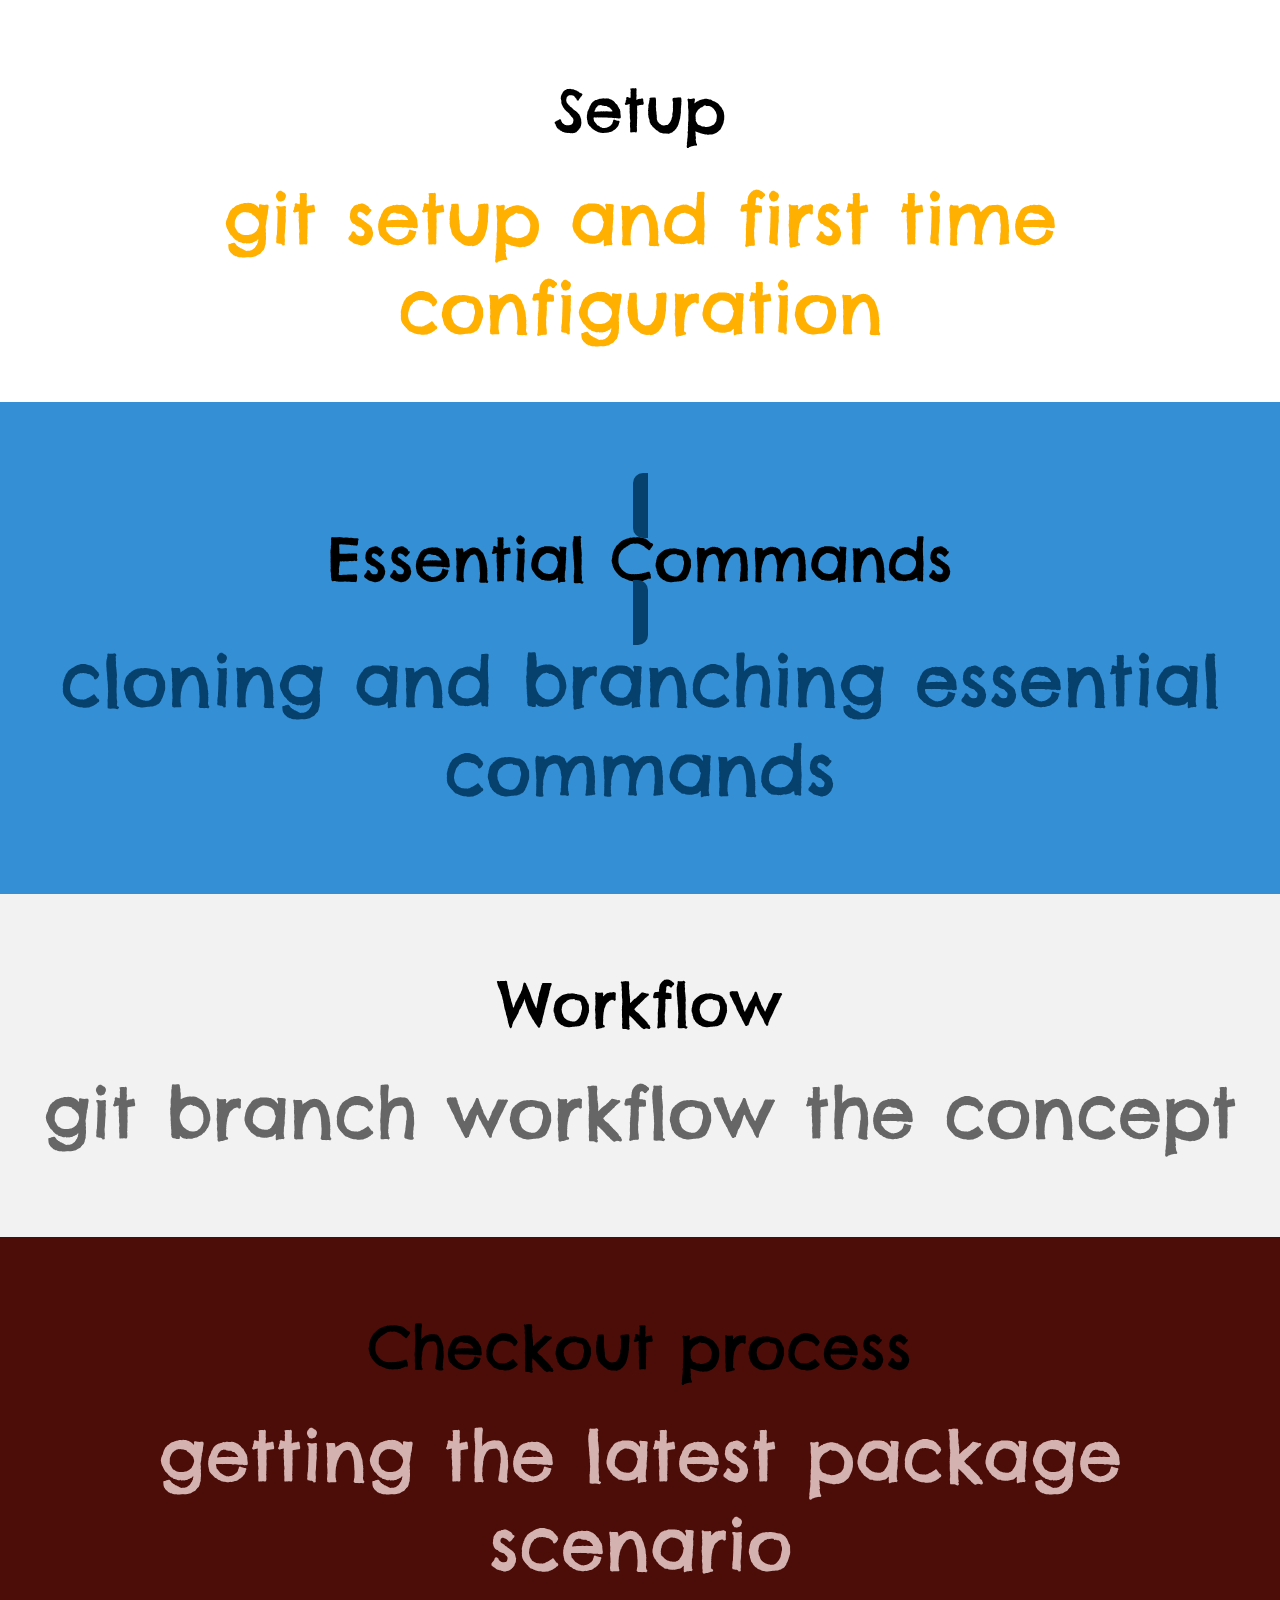
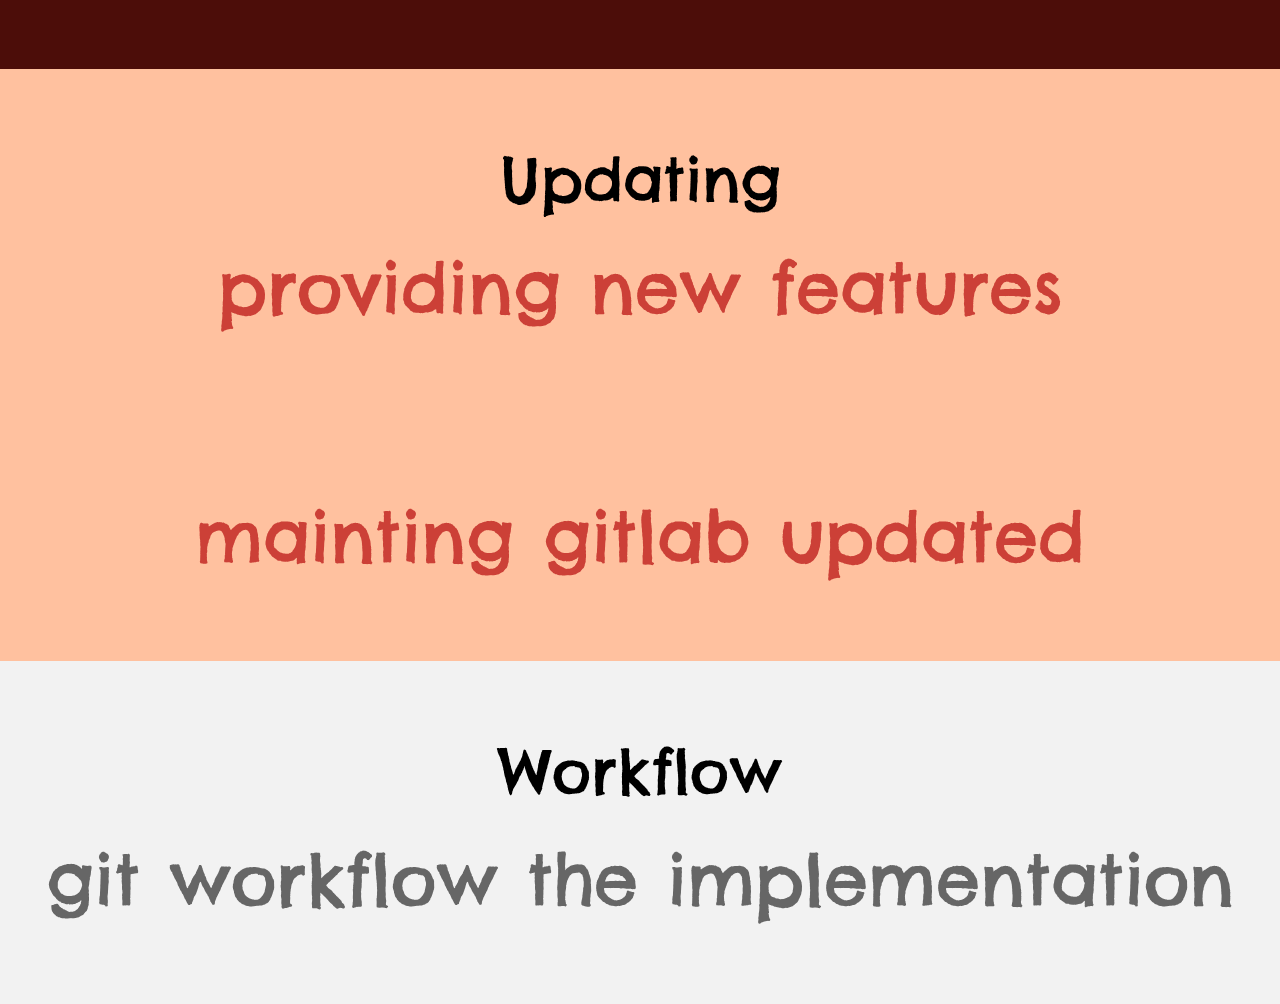
==== commit b11f78c6: "adding implementation" ====
--- a/index.html
+++ b/index.html
@@ -44,9 +44,12 @@
            <a href="index5.html">     <h2>Providing New Features  </h2>
 	</div>
 	<div class="scrollblock block-remote">
-          <a href="index6.html">       <h2>Mainting Gitlab updated  </h2>		</a>
+          <a href="index6.html">       <h2>Mainting Gitlab updated  </h2></a>
 	</div>
-
+ <div class="scrollblock block-merging">
+      <a href="index7.html">  <h1> Workflow</h1></a><br>
+                <h2>Git Workflow the Implementation  </h2>
+    </div>
 	
 </body>
 </html>
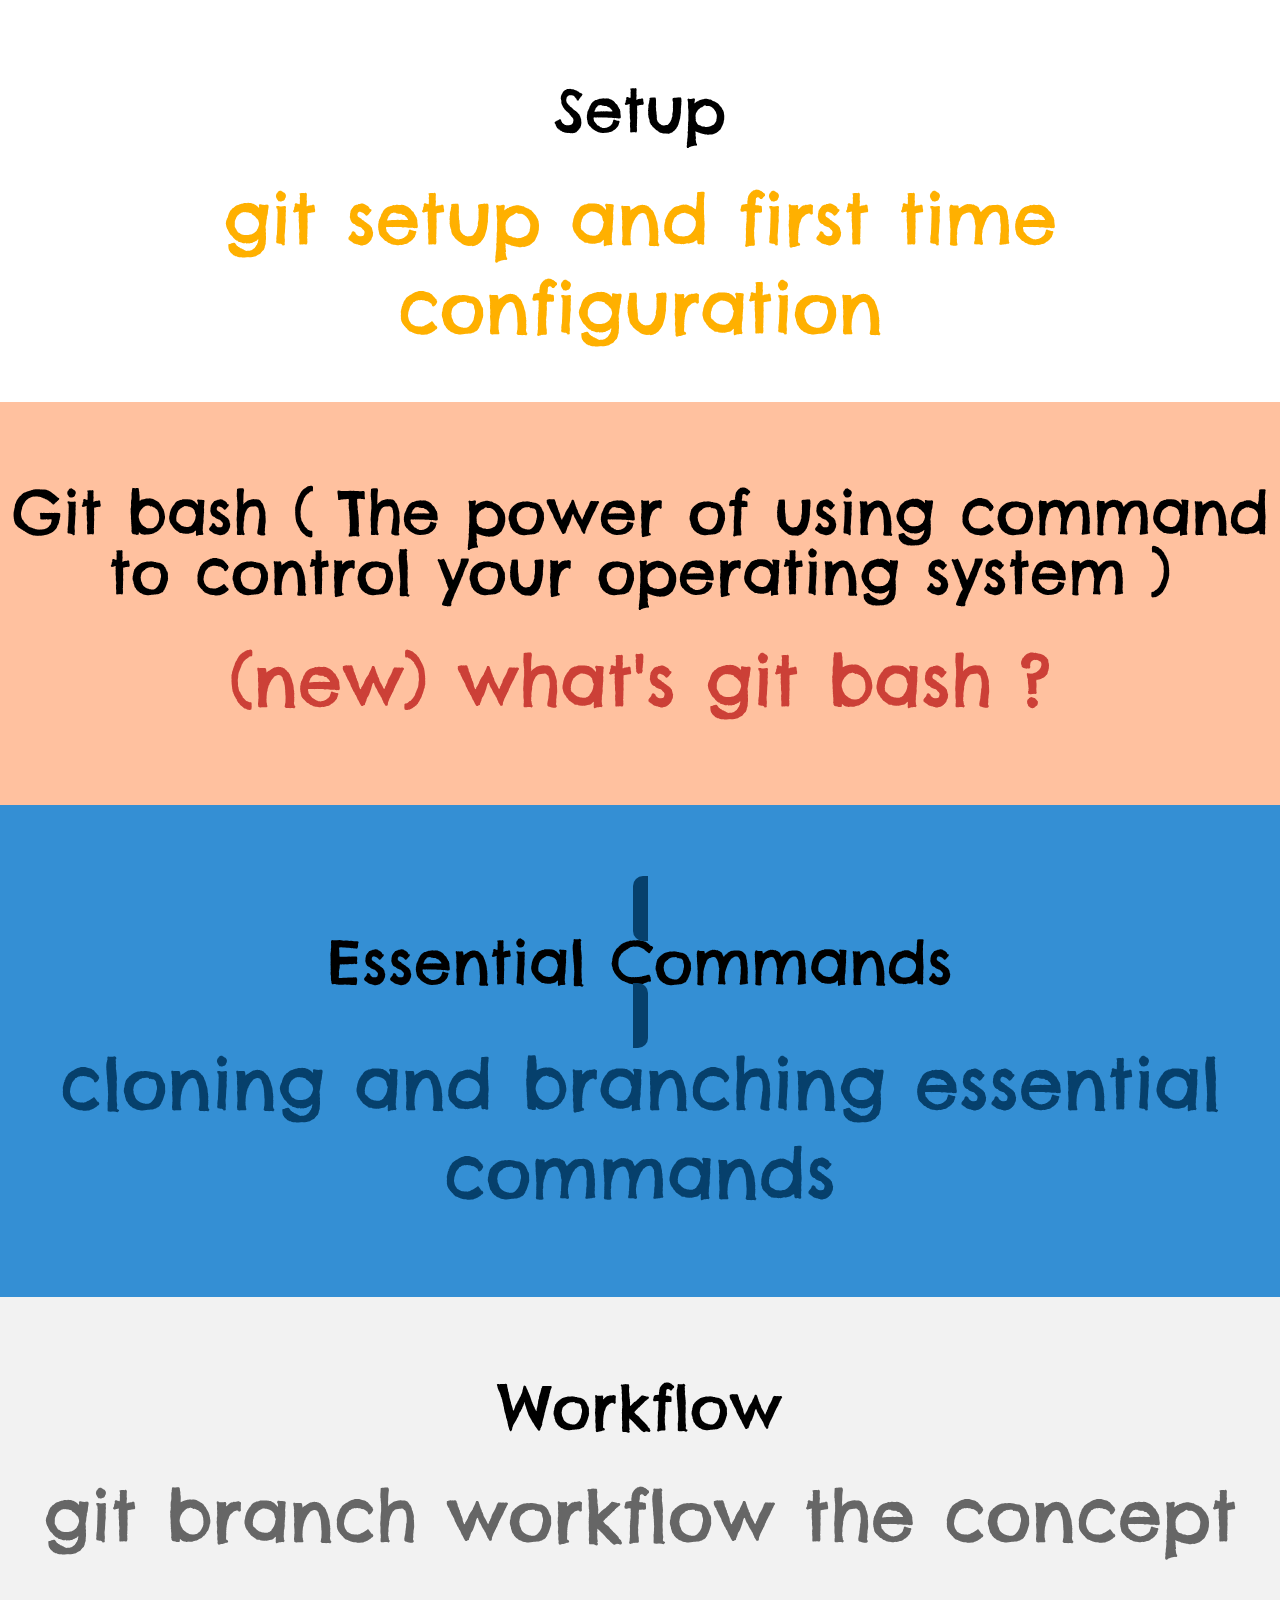
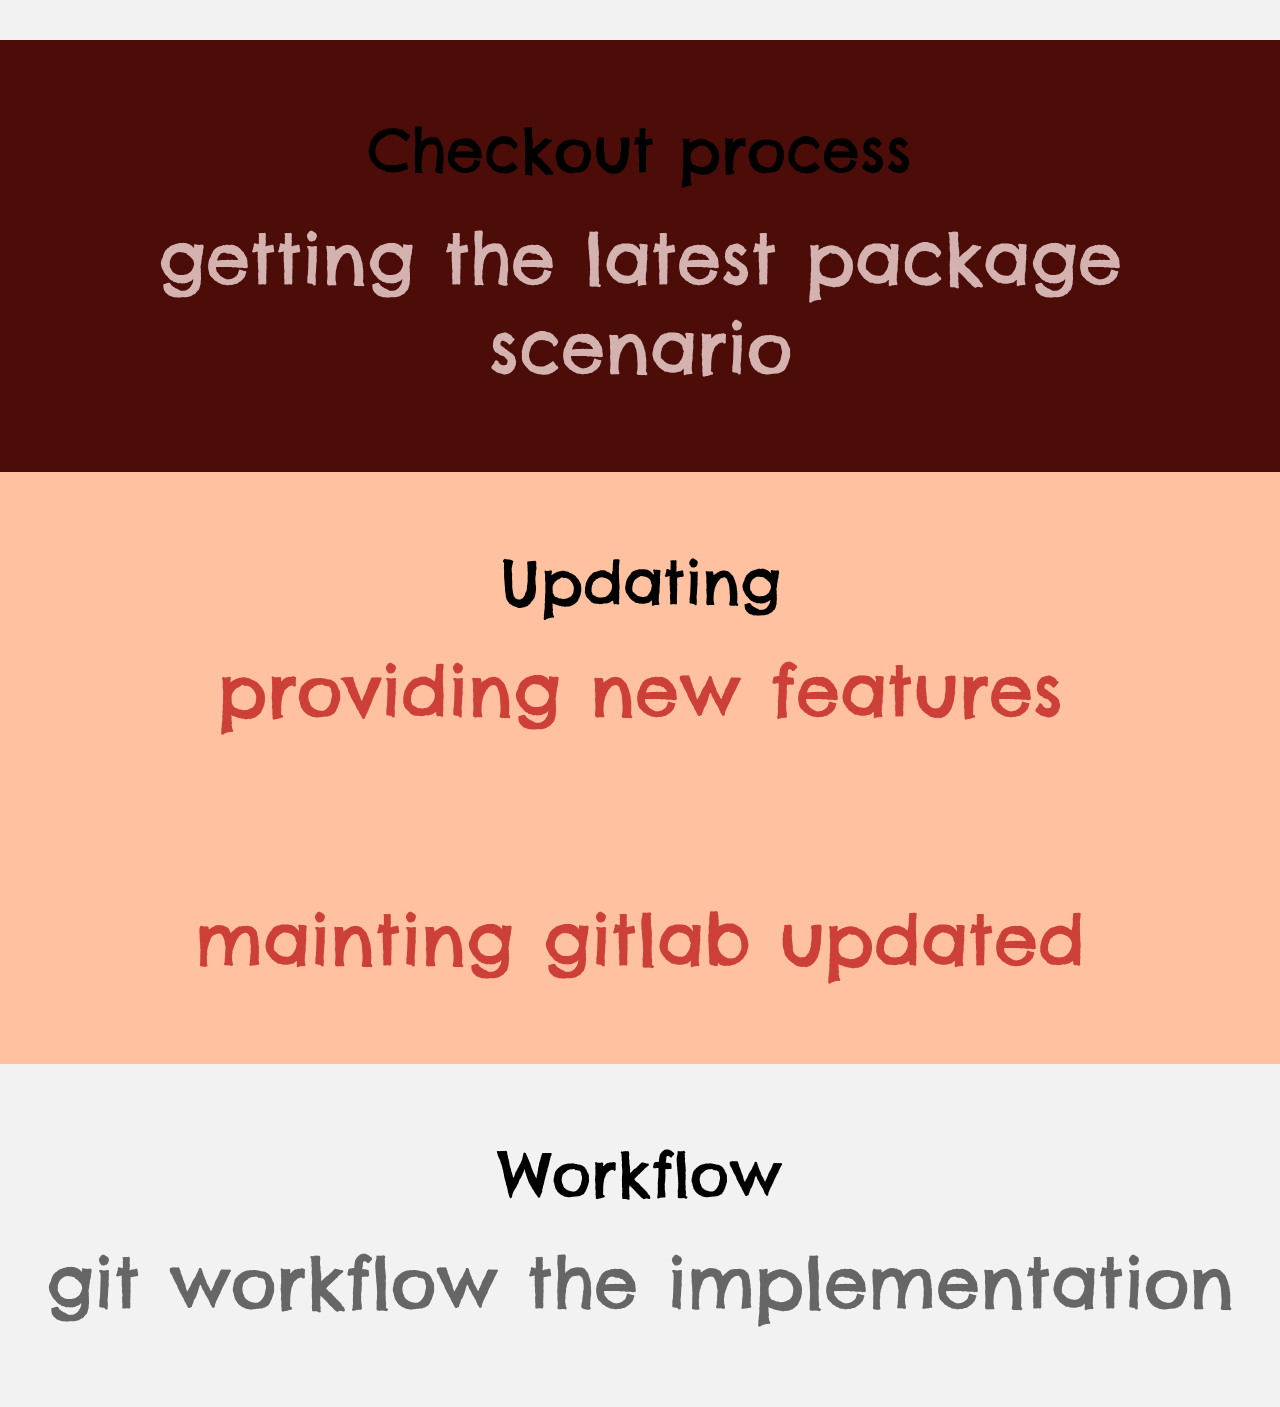
==== commit 24925a5f: "adding git bash explorer" ====
--- a/index.html
+++ b/index.html
@@ -14,14 +14,23 @@
 <link rel="stylesheet" type="text/css" href="index.css" media="all">
 </head>
 <body >
-    <div class="scrollblock block-title">
+    
+	<div class="scrollblock block-title">
         <a href="index1.html"><h1>	Setup </h1> </a>	<br>
         <h2>Git Setup and first time configuration </h2>
        
     </div>
     <!-- setup -->
     <a name="setup"></a>
-
+	
+	
+	<div class="scrollblock block-remote">
+		  <h1> Git bash ( The power of using command to control your operating system ) </h1><br>
+           <a href="index8.html">     <h2>(New) What's git bash ?  </h2>
+	</div>
+<a name="git bash "></a>
+	
+	
     <div class="scrollblock block-setup">
         <a href="index2.html"> <h1>Essential Commands  </h1></a><br>
         <h2>Cloning and branching essential commands  </h2>
